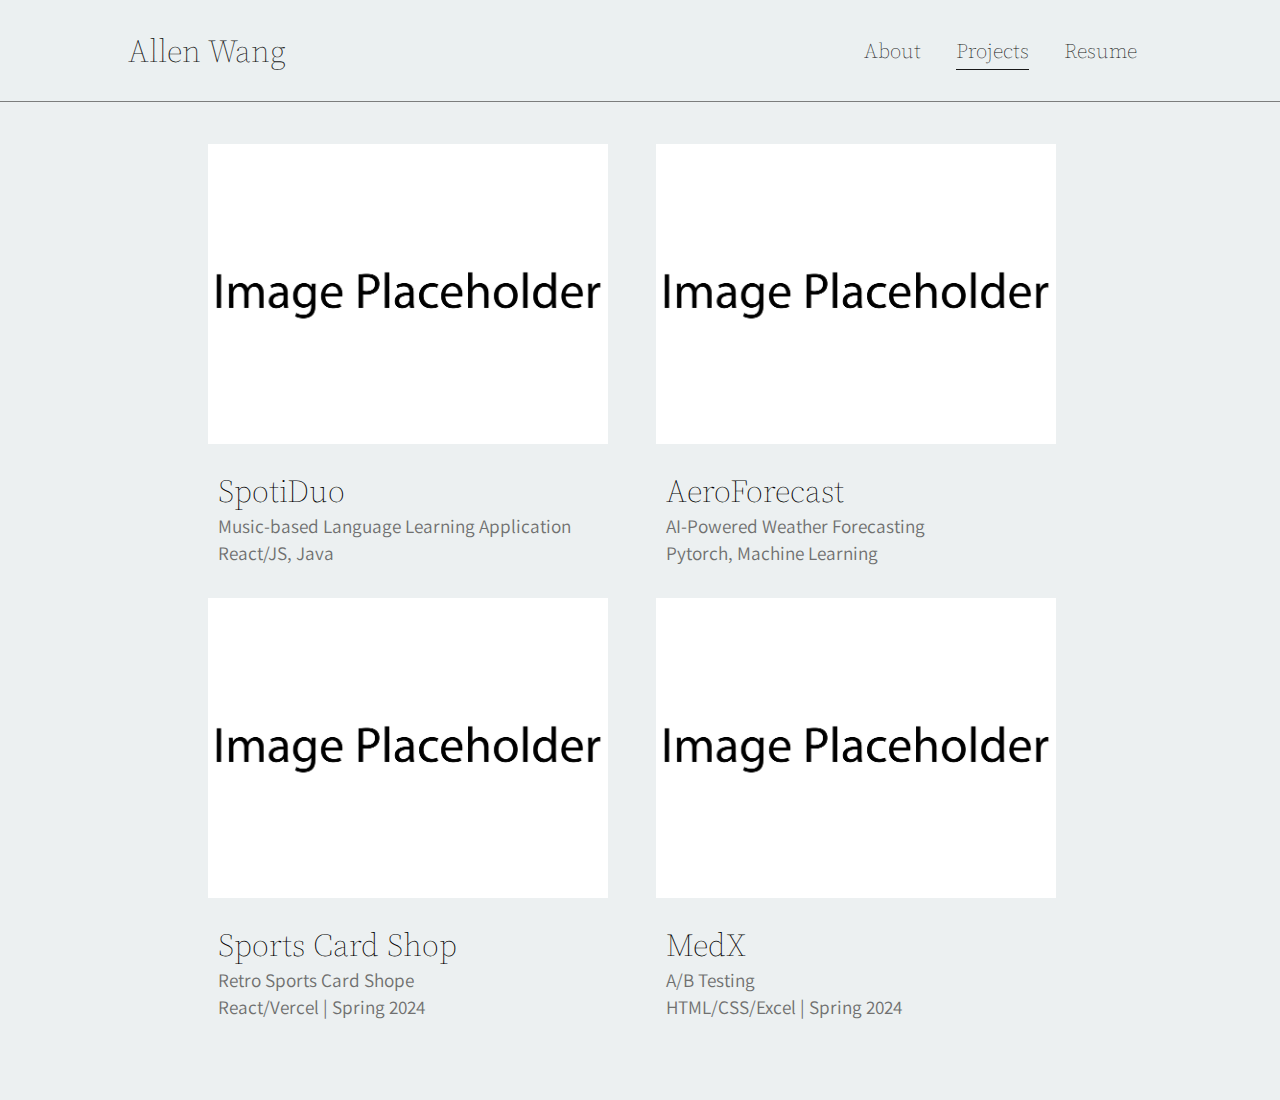
==== projects/index.html @ 7ec0c4ed "update website" ====
<!DOCTYPE html>
<html>
  <head>
    <meta charset="UTF-8">
    <meta name="viewport" content="width=device-width, initial-scale=1.0">
    <title>Allen Wang</title>
    <link rel="icon" type="image/png" href="images/favicon.png">

    <link rel="stylesheet" href="../styles.css">
    <style>@import url('https://fonts.googleapis.com/css?family=Assistant:200,300,400,600,700,800|Source+Serif+Pro:400,600,700');</style>
  </head>

  <body>
    <header>
      <h2 id="name">Allen Wang</h2>
      <nav>
        <ul class="header-links">
          <li><a class="link" href="/">About</a></li>
          <li><a class="link-current" href="">Projects</a></li>
          <li><a class="link" href="../resume">Resume</a></li>
        </ul>
      </nav>
    </header>

    <div class="project-container" id="projects">
      <a class="project-item" href="spotiduo" id="first">
        <img class="project-item-img" src="../images/ImagePlaceholder-01.png" id="maps-pic">
        <h1 class="project-item-header">SpotiDuo</h1>
        <p class="project-item-subtitle">Music-based Language Learning Application</p>
        <p class="project-item-tool">React/JS, Java</p>
      </a>
      <a class="project-item" href="aeroforecast">
        <img class="project-item-img" src="../images/ImagePlaceholder-01.png" id="girlspring-pic">
        <h1 class="project-item-header">AeroForecast</h1>
        <p class="project-item-subtitle">AI-Powered Weather Forecasting</p>
        <p class="project-item-tool">Pytorch, Machine Learning</p>
      </a>
      <a class="project-item" href="sports-cards">
        <img class="project-item-img" src="../images/ImagePlaceholder-01.png" id="rapt-pic">
        <h1 class="project-item-header">Sports Card Shop</h1>
        <p class="project-item-subtitle">Retro Sports Card Shope</p>
        <p class="project-item-tool">React/Vercel | Spring 2024</p>
      </a>
      <a class="project-item" href="medx">
        <img class="project-item-img" src="../images/ImagePlaceholder-01.png" id="search-pic">
        <h1 class="project-item-header">MedX</h1>
        <p class="project-item-subtitle">A/B Testing</p>
        <p class="project-item-tool">HTML/CSS/Excel | Spring 2024</p>
      </a>
    </div>
  </body>

</html>
---- styles.css ----
body {
  margin: 0;
  background-color: #ECF0F1;
}

* {
  box-sizing: border-box;
}

h1 {
  font-family: 'Source Serif Pro', serif;
  font-weight: 100;
  font-size: 3rem;
}

h2 {
  font-family: 'Source Serif Pro', serif;
  font-weight: 100;
  font-size: 2rem;
}

p {
  font-family: 'Assistant', sans-serif;
}

a {
  text-decoration: none;
}


/* header */

header {
  z-index: 2;
  position: fixed;
  width: 100%;
  color: black;
  display: flex;
  justify-content: space-between;
  align-items: center;
  padding: 2px 10%;
  border-bottom: 0.5px solid #707070;
  background-color: #ECF0F1;
  opacity: 0.9;
}

#name, .header-links {
  font-family: 'Source Serif Pro', serif;
  font-weight: 100;
}

#name {
  color: black;
}

.header-links {
  list-style: none;
  font-size: 1.3rem;
}

.header-links li {
  display: inline-block;
  padding: 6px 15px;
}

.link {
  color: black;
  display: inline;
  position: relative;
  overflow: hidden;
}

.link-current {
  color: black;
  display: inline;
  position: relative;
  overflow: hidden;
  padding-bottom: 4px;
  border-bottom: 1px solid black;
}

.link:hover, .link-current:hover {
  cursor: pointer;
}

.link:after {
  content: "";
  position: absolute;
  z-index: -1;
  left: 0;
  right: 100%;
  bottom: -5px;
  background: black;
  height: 1px;
  transition-property: left right;
  transition-duration: 0.3s;
  transition-timing-function: ease-out;
}

.link:hover:after,
.link:focus:after,
.link:active:after {
  right: 0;
}

/* about page */

#profile-pic {
  animation: fadeInAnimation ease 1s;
  animation-iteration-count: 1; 
  animation-fill-mode: forwards;
  padding: 3rem 5% 4rem 5%;
  width: 35%;
  height: 626.8px;
  object-fit: contain;
  
}

#main-container {
  padding-top: 7rem;
  display: flex;
  justify-content: center;
}

#about {
  opacity: 1;
  animation: fadeInAnimation ease 1s;
  animation-iteration-count: 1; 
  animation-fill-mode: forwards;
  /* animation-delay: 0.75s; */
  width: 500px;
  margin: 4rem 10% 0 0;
}

#hi {
  padding-top: 2rem;
  margin: 0;
}

#intro {
  color: #707070;
}

.fab, .fas {
  font-size: 1.5rem;
  margin: 1rem 1rem 5rem 0;
  height: auto;
  color: rgb(100,100,100);
}

.fab:hover, .fas:hover {
  transition: 0.3s;
  color: #23B6D3;
}

.box {
  padding: 0 0.5rem 0 0.5rem;
  display: inline;
  position: relative;
  overflow: hidden;
}

.box:after {
  content: "";
  position: absolute;
  z-index: -1;
  left: 0;
  right: 100%;
  bottom: 1px;
  height: 4rem;
  border: 1px solid black;
  /* animation: createBox 2s ease;
  animation-iteration-count: 1; 
  animation-fill-mode: forwards;
  animation-delay: 1.25s; */
}

/* projects page */
.project-container {
  margin-left: 10%;
  width: 80%;
  display: flex;
  flex-wrap: wrap;
  padding: 9rem 0% 3rem 0%;
  animation: fadeInAnimation 2s ease;
  animation-iteration-count: 1; 
  animation-fill-mode: forwards;
  justify-content: center;
}

.project-item{
  transition: transform 0.3s ease-in-out;
  margin: 0 2rem 2rem 1rem;
  width: 400px;
}

.project-item:hover{
  cursor: pointer;
  transform: scale(1.05);
}

.project-item-img{
  /* padding: 30px; */
  width: 400px;
  height: auto;
}

.project-item-header{
  color: black;
  padding-top: 1rem;
  margin: 5px 0 0 10px;
  font-size: 2rem;
}

.project-item-subtitle, .project-item-tool {
  color: #707070;
  margin: 0 0 0 10px;
  font-size: 1.2rem;
}

.project-item-tool {
  margin: 1px 0 0 10px;
  font-size: 1.2rem;
}

.behind {
  left: 0;
  z-index: -1;
  position: fixed;
  top: 10rem;
  width: 100%;
  height: auto;
}

#girlspring-pic {
  background-color: #FFD9D9;
}

#girlspring-link {
  color: #de9090;
}

#girlspring-link:hover {
  transition-duration: 0.3s;
  color: #c96161;
}

.rapt-link {
  color: #9793cf;
}

.rapt-link:hover {
  transition-duration: 0.3s;
  color: #5a54ac;
}

.outside-link {
  color: black;
}

.outside-link:hover {
  transition-duration: 0.3s;
  color: black;
}

#search-pic {
  background-color: #c5eaf2;
}

#maps-pic {
  background-color: black;
}

#rapt-pic {
  background-color: #B4B1E4;
}

.project {
  padding: 5rem 15% 4rem 15%;
  opacity: 0;
  animation: fadeInAnimation 1s ease;
  animation-iteration-count: 1; 
  animation-fill-mode: forwards;
}

#search-header {
  border-left: 1rem solid #c5eaf2;
}

#girlspring-header {
  border-left: 1rem solid #FFD9D9;
}

#maps-header {
  border-left: 1rem solid black;
}

#rapt-header {
  border-left: 1rem solid#B4B1E4;
}

.project-name {
  margin: 5rem 0 0 1.5rem;
}

.project-heading {
  margin: 3rem 0 0 1.5rem;
}

.project-subheading {
  color: #707070;
  margin: 0 0 0 1.5rem;
  font-size: 1.3rem;
}

.project-sub-subheading {
  color: black;
  font-size: 1.3rem;
}

#overview, #conclusion {
  margin: 2rem 2.5rem 2rem 2.5rem;
}

.project-text {
  color: #707070;
  margin: 2rem 4.5rem 2rem 2.5rem;
}

.project-pics {
  display: flex;
  flex-wrap: wrap;
  justify-content: center;
  align-items: center;
  margin: 2rem 2rem 2rem 2rem;
}

.project-pic-half-small {
  height: 100px;
  margin: 1rem;
}

.project-pic-half-medium {
  height: 200px;
  margin: 1rem;
}

.project-pic-half-large {
  height: 250px;
  margin: 1rem;
}

.project-pic-medium {
  height: 300px;
  margin: 1rem;
}

.project-pic-large {
  height: 400px;
  margin: 1rem;
}

.project-pic-full {
  margin: 2rem 0 2rem 0;
  width: 62vw;
  height: auto;
}

.text-li {
  font-family: 'Assistant', sans-serif;
}

.bold {
  font-weight: 700;
}

.outline-pic {
  border: rgb(190, 190, 190) solid 1px;
}

/* resume */
#resume-header {
  position: relative;
}

.resume-container {
  height: 100vh;
  width: 100%;
  overflow: hidden;
  display: flex;
  justify-content: center;
  margin-top: 2rem;
  margin-bottom: 2rem;
}

.resume-iframe {
  width: 100vh;
  height: 100%;
}


/* animations */

@keyframes fadeInAnimation { 
  0% { 
    opacity: 0; 
  } 
  100% { 
    opacity: 1; 
  } 
} 

@keyframes fadeOutAnimation { 
  0% { 
    opacity: 1; 
  } 
  100% { 
    opacity: 0; 
  } 
} 

@keyframes createBox {
  0% { 
    right: 100%; 
  } 
  100% { 
    right: 0; 
  } 
}

/* media queries */

/* changes about section */
@media only screen and (max-width: 1100px) {
  #main-container {
    display: block;
  }
  #profile-pic {
    margin: 2rem 5% 1rem 5%;
    width: 50%;
    height: auto;
    margin-left:20%;
  }
  #about {
    width: 80%;
    margin: 0 10% 0 10%;
  }
  #hi {
    padding-top: 1.5rem;
    margin: 0;
  }
}

/* resize projects */
@media only screen and (max-width: 719px) {
  .project-container {
    padding: 11rem 10% 3rem 10%;
  }
  .project-item-img {
    width: 55vw;
  }
  .row {
    padding-top: 11rem;
  }
}

/* resize projects */
@media only screen and (max-width: 512px) {
  .project-item-img {
    padding: 1rem;
  }
  .project-item-header, .project-item-subtitle, .project-item-tool {
    margin: 0;
  }
}

/* mobile view - change top padding */
@media only screen and (max-width: 420px) {
  #profile-pic {
    margin: 4rem 5% 1rem 5%;
    width: 50%;
    height: auto;
    margin-left:20%;
  }
  .project-container {
    padding: 13rem 10% 3rem 10%;
  }
  .project-item-header{
    font-size: 1.5rem;
  }
  .project-item-subtitle, .project-item-tool {
    font-size: 1rem;
  }
  .row {
    padding-top: 12rem;
  }
}

/* mobile view - resize menu bar */
@media only screen and (max-width: 380px) {
  .box:after  {
    height: 2rem;
  }
  #name, #hi{
    font-size: 1.5rem;
  }
  .header-links{
    font-size: 1rem;
  }
  #profile-pic {
    margin: 0 5% 0 5%;
    width: 50%;
    height: auto;
    margin-left:20%;
  }
  .project-container {
    padding: 9rem 10% 3rem 10%;
  }
  .row {
    padding-top: 8rem;
  }
}

/* mobile view */
@media only screen and (max-width: 350px) {
  .project-container {
    padding: 11rem 10% 3rem 10%;
  }
  #profile-pic {
    margin: 1rem 5% 0 5%;
    width: 50%;
    height: auto;
    margin-left:20%;
  }
  .row {
    padding-top: 10rem;
  }
}

/* smallest screen size */
@media only screen and (max-width: 318px) {
  .project-container {
    padding: 13rem 10% 3rem 10%;
  }
  .row {
    padding-top: 12rem;
  }
}

/* changes individual projects */
@media only screen and (max-width: 700px) {
  .project-text {
    margin: 2rem 2.5rem 2rem 2.5rem;
  }
  .project-sub-subheading {
    margin-left: 0;
  }
  .project-pics {
    margin: 2rem 2rem 2rem 0;
  }
  .project-pic-full {
    margin: 2rem 0 2rem 0;
  }
  .project-pic-half {
    width: 50vw;
    height: auto;
  }
}

/* changes top paddings */
@media only screen and (max-width: 720px) {
  #main-container {
    padding-top: 9rem;
  }
  .project {
    padding-top: 8rem;
  }
}

/* art

.row {
  padding-top: 8rem;
  padding-bottom: 4rem;
  display: flex;
  flex-wrap: wrap;
  opacity: 0;
  animation: fadeInAnimation 1s ease;
  animation-iteration-count: 1; 
  animation-fill-mode: forwards;
}

.slide {
  width: 100%;
}

.mySlides img {
  -webkit-transition: opacity 2000ms ease-in-out;
  -moz-transition: opacity 2000ms ease-in-out;
  -o-transition: opacity 2000ms ease-in-out;
  transition: opacity 2000ms ease-in-out;
  display: block;
  overflow: auto;
  margin: auto;
  position: absolute;
  top: 0; left: 0; bottom: 0; right: 0;
}

.close {
  z-index: 150;
  color: white;
  position: absolute;
  top: 10px;
  right: 25px;
  font-size: 35px;
  font-weight: bold;
}

.close:hover, .close:focus {
  color: #999;
  text-decoration: none;
  cursor: pointer;
}

.mySlides {
  display: none;
}

.prev, .next {
  z-index: 200;
  cursor: pointer;
  position: absolute;
  top: 50%;
  width: auto;
  padding: 16px;
  margin-top: -50px;
  color: white;
  font-weight: bold;
  font-size: 20px;
  transition: 0.6s ease;
  border-radius: 0 3px 3px 0;
  user-select: none;
  -webkit-user-select: none;
}

.prev:hover, .next:hover {
  background-color: rgba(0, 0, 0, 0.8);
}

img.zoom {
  transition: 0.4s;
}

.zoom:hover {
  cursor: pointer;
  transform: scale(1.05);
}

.row:after {
  content: "";
  display: table;
  clear: both;
}

.column {
  flex: 1;
  float: left; 
  width: 25%;
}

.column img {
  max-width: 80%;
  margin: 5% 5% 5% 10%;
  vertical-align: middle;
}

.row > .column {
  padding: 0 8px;
}

.modal {
  display: none;
  position: fixed;
  z-index: 3;
  padding-top: 100px;
  left: 0;
  top: 0;
  width: 100%;
  height: 100vh;
  overflow: auto;
  background-color: rgba(0,0,0,0.9);
}

.cursor {
  cursor: pointer;
}

.next {
  right: 0;
  border-radius: 3px 0 0 3px;
}
.prev {
  left: 0;
  border-radius: 3px 0 0 3px;
}

img {
  margin-bottom: -4px;
}

.demo {
  opacity: 0.6;
}

.active,
.demo:hover {
  opacity: 1;
} */
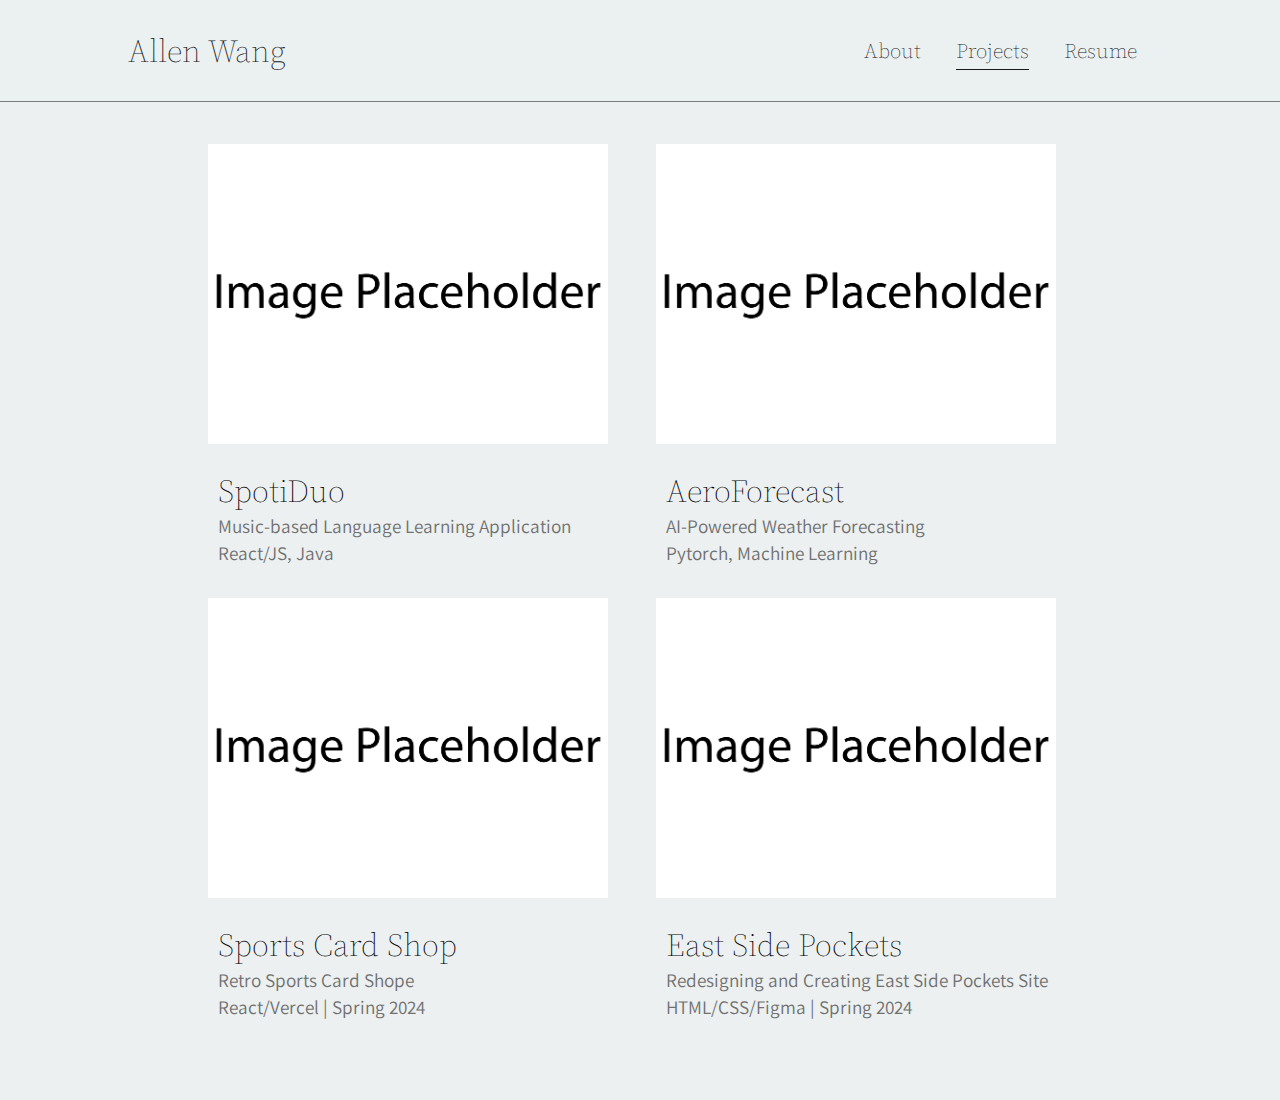
==== commit adc2068e: "update logo" ====
--- a/projects/index.html
+++ b/projects/index.html
@@ -41,11 +41,11 @@
         <p class="project-item-subtitle">Retro Sports Card Shope</p>
         <p class="project-item-tool">React/Vercel | Spring 2024</p>
       </a>
-      <a class="project-item" href="medx">
+      <a class="project-item" href="east-side">
         <img class="project-item-img" src="../images/ImagePlaceholder-01.png" id="search-pic">
-        <h1 class="project-item-header">MedX</h1>
-        <p class="project-item-subtitle">A/B Testing</p>
-        <p class="project-item-tool">HTML/CSS/Excel | Spring 2024</p>
+        <h1 class="project-item-header">East Side Pockets</h1>
+        <p class="project-item-subtitle">Redesigning and Creating East Side Pockets Site</p>
+        <p class="project-item-tool">HTML/CSS/Figma | Spring 2024</p>
       </a>
     </div>
   </body>
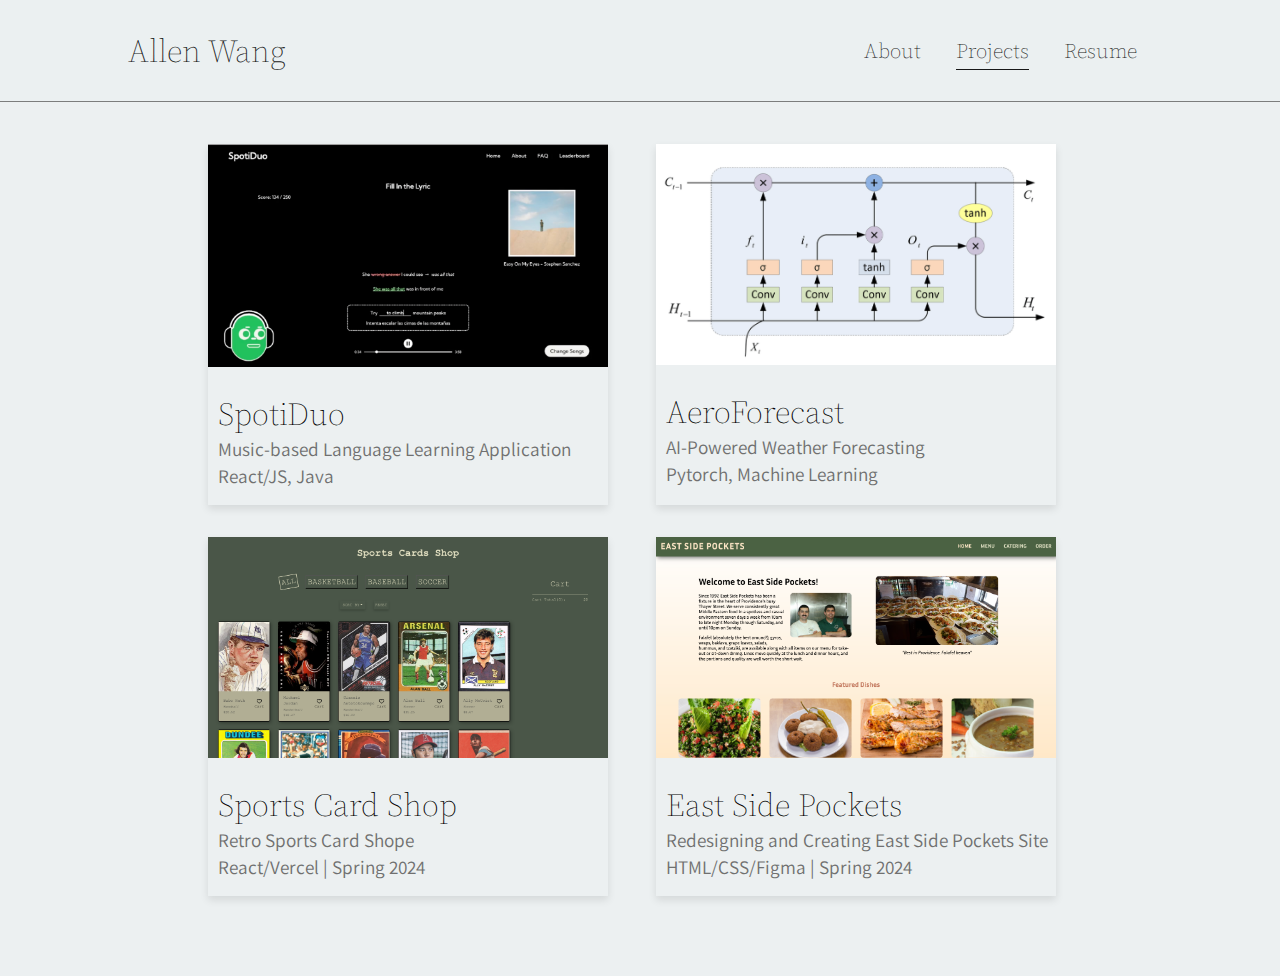
==== commit c6275421: "update logo + cards" ====
--- a/projects/index.html
+++ b/projects/index.html
@@ -4,7 +4,7 @@
     <meta charset="UTF-8">
     <meta name="viewport" content="width=device-width, initial-scale=1.0">
     <title>Allen Wang</title>
-    <link rel="icon" type="image/png" href="images/favicon.png">
+    <link rel="icon" type="image/png" href="../images/favicon.png">
 
     <link rel="stylesheet" href="../styles.css">
     <style>@import url('https://fonts.googleapis.com/css?family=Assistant:200,300,400,600,700,800|Source+Serif+Pro:400,600,700');</style>
@@ -24,25 +24,25 @@
 
     <div class="project-container" id="projects">
       <a class="project-item" href="spotiduo" id="first">
-        <img class="project-item-img" src="../images/ImagePlaceholder-01.png" id="maps-pic">
+        <img class="project-item-img" src="../images/spotiduo/card.png" id="maps-pic">
         <h1 class="project-item-header">SpotiDuo</h1>
         <p class="project-item-subtitle">Music-based Language Learning Application</p>
         <p class="project-item-tool">React/JS, Java</p>
       </a>
       <a class="project-item" href="aeroforecast">
-        <img class="project-item-img" src="../images/ImagePlaceholder-01.png" id="girlspring-pic">
+        <img class="project-item-img" src="../images/aero-forecast/card.png" id="girlspring-pic">
         <h1 class="project-item-header">AeroForecast</h1>
         <p class="project-item-subtitle">AI-Powered Weather Forecasting</p>
         <p class="project-item-tool">Pytorch, Machine Learning</p>
       </a>
       <a class="project-item" href="sports-cards">
-        <img class="project-item-img" src="../images/ImagePlaceholder-01.png" id="rapt-pic">
+        <img class="project-item-img" src="../images/sports-shop/card.png" id="rapt-pic">
         <h1 class="project-item-header">Sports Card Shop</h1>
         <p class="project-item-subtitle">Retro Sports Card Shope</p>
         <p class="project-item-tool">React/Vercel | Spring 2024</p>
       </a>
       <a class="project-item" href="east-side">
-        <img class="project-item-img" src="../images/ImagePlaceholder-01.png" id="search-pic">
+        <img class="project-item-img" src="../images/east-side/card.png" id="search-pic">
         <h1 class="project-item-header">East Side Pockets</h1>
         <p class="project-item-subtitle">Redesigning and Creating East Side Pockets Site</p>
         <p class="project-item-tool">HTML/CSS/Figma | Spring 2024</p>
--- a/styles.css
+++ b/styles.css
@@ -192,6 +192,7 @@
   transition: transform 0.3s ease-in-out;
   margin: 0 2rem 2rem 1rem;
   width: 400px;
+  box-shadow: 0px 4px 8px rgba(0,0,0,0.1);
 }
 
 .project-item:hover{
@@ -203,6 +204,8 @@
   /* padding: 30px; */
   width: 400px;
   height: auto;
+  object-fit: contain;
+  text-align: center;
 }
 
 .project-item-header{
@@ -219,7 +222,7 @@
 }
 
 .project-item-tool {
-  margin: 1px 0 0 10px;
+  margin: 1px 0 1rem 10px;
   font-size: 1.2rem;
 }
 
@@ -296,7 +299,7 @@
 }
 
 #rapt-header {
-  border-left: 1rem solid#B4B1E4;
+  border-left: 1rem solid black;
 }
 
 .project-name {
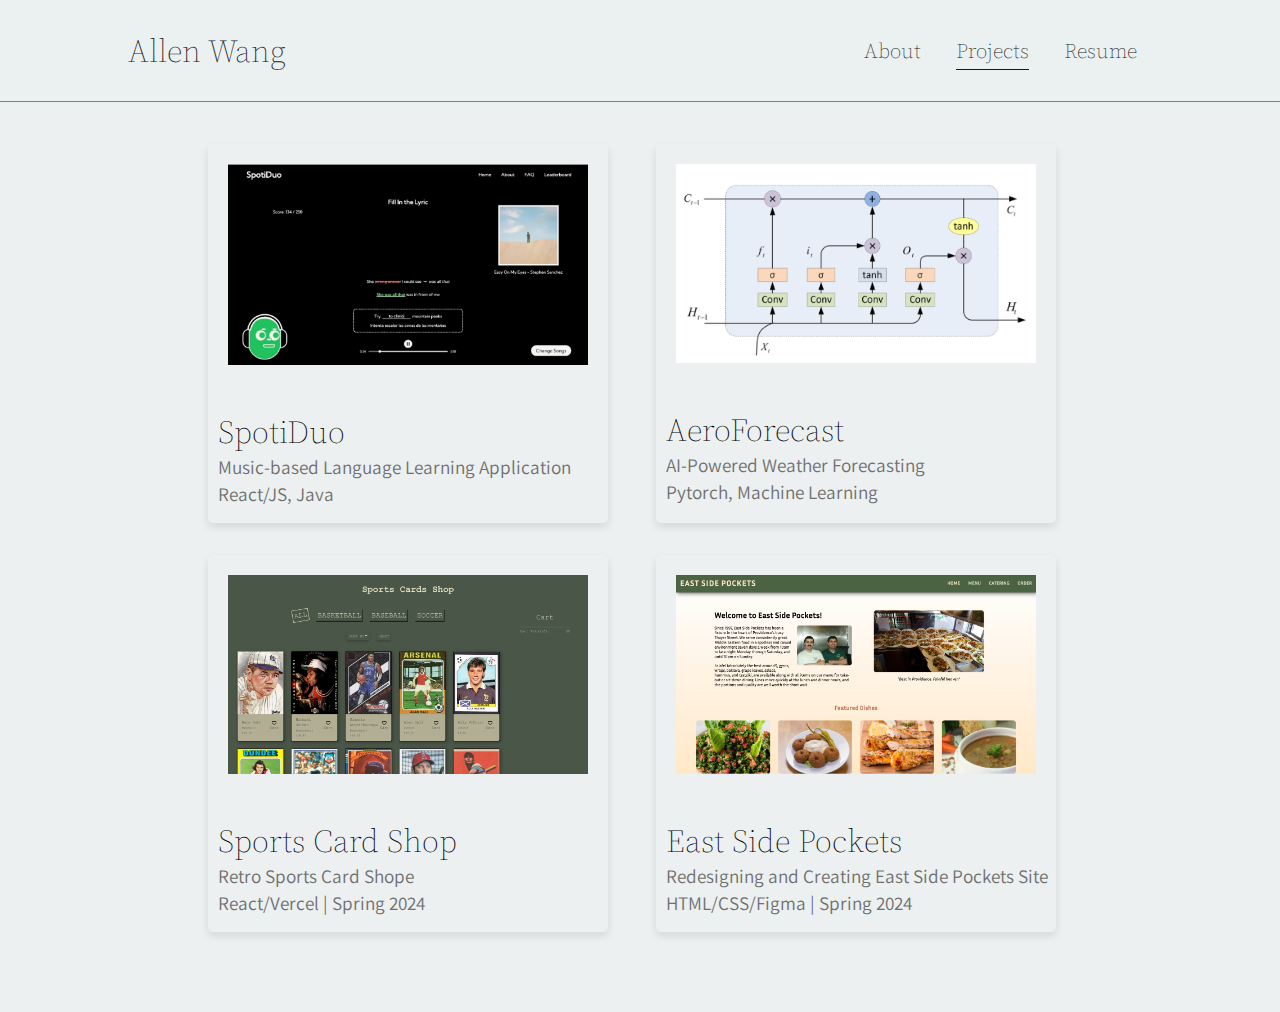
==== commit bfef823d: "update aero-forecast" ====
--- a/projects/index.html
+++ b/projects/index.html
@@ -12,7 +12,7 @@
 
   <body>
     <header>
-      <h2 id="name">Allen Wang</h2>
+      <h2 id="name"><a href="/">Allen Wang</a></h2>
       <nav>
         <ul class="header-links">
           <li><a class="link" href="/">About</a></li>
@@ -24,25 +24,25 @@
 
     <div class="project-container" id="projects">
       <a class="project-item" href="spotiduo" id="first">
-        <img class="project-item-img" src="../images/spotiduo/card.png" id="maps-pic">
+        <img class="project-item-img" src="../images/spotiduo/card.png">
         <h1 class="project-item-header">SpotiDuo</h1>
         <p class="project-item-subtitle">Music-based Language Learning Application</p>
         <p class="project-item-tool">React/JS, Java</p>
       </a>
       <a class="project-item" href="aeroforecast">
-        <img class="project-item-img" src="../images/aero-forecast/card.png" id="girlspring-pic">
+        <img class="project-item-img" src="../images/aero-forecast/card.png">
         <h1 class="project-item-header">AeroForecast</h1>
         <p class="project-item-subtitle">AI-Powered Weather Forecasting</p>
         <p class="project-item-tool">Pytorch, Machine Learning</p>
       </a>
       <a class="project-item" href="sports-cards">
-        <img class="project-item-img" src="../images/sports-shop/card.png" id="rapt-pic">
+        <img class="project-item-img" src="../images/sports-shop/card.png">
         <h1 class="project-item-header">Sports Card Shop</h1>
         <p class="project-item-subtitle">Retro Sports Card Shope</p>
         <p class="project-item-tool">React/Vercel | Spring 2024</p>
       </a>
       <a class="project-item" href="east-side">
-        <img class="project-item-img" src="../images/east-side/card.png" id="search-pic">
+        <img class="project-item-img" src="../images/east-side/card.png">
         <h1 class="project-item-header">East Side Pockets</h1>
         <p class="project-item-subtitle">Redesigning and Creating East Side Pockets Site</p>
         <p class="project-item-tool">HTML/CSS/Figma | Spring 2024</p>
--- a/styles.css
+++ b/styles.css
@@ -49,8 +49,8 @@
   font-weight: 100;
 }
 
-#name {
-  color: black;
+#name a {
+  color: black !important;
 }
 
 .header-links {
@@ -193,6 +193,7 @@
   margin: 0 2rem 2rem 1rem;
   width: 400px;
   box-shadow: 0px 4px 8px rgba(0,0,0,0.1);
+  border-radius: 5px;
 }
 
 .project-item:hover{
@@ -201,11 +202,12 @@
 }
 
 .project-item-img{
-  /* padding: 30px; */
+  padding: 20px;
   width: 400px;
   height: auto;
   object-fit: contain;
   text-align: center;
+  border-radius: 5px 5px 0 0;
 }
 
 .project-item-header{
@@ -321,6 +323,11 @@
   font-size: 1.3rem;
 }
 
+.project-github {
+  font-size: 1rem;
+  padding-top: 0.5rem;
+}
+
 #overview, #conclusion {
   margin: 2rem 2.5rem 2rem 2.5rem;
 }
@@ -387,8 +394,8 @@
 }
 
 .resume-container {
+  width: 100%;
   height: 100vh;
-  width: 100%;
   overflow: hidden;
   display: flex;
   justify-content: center;
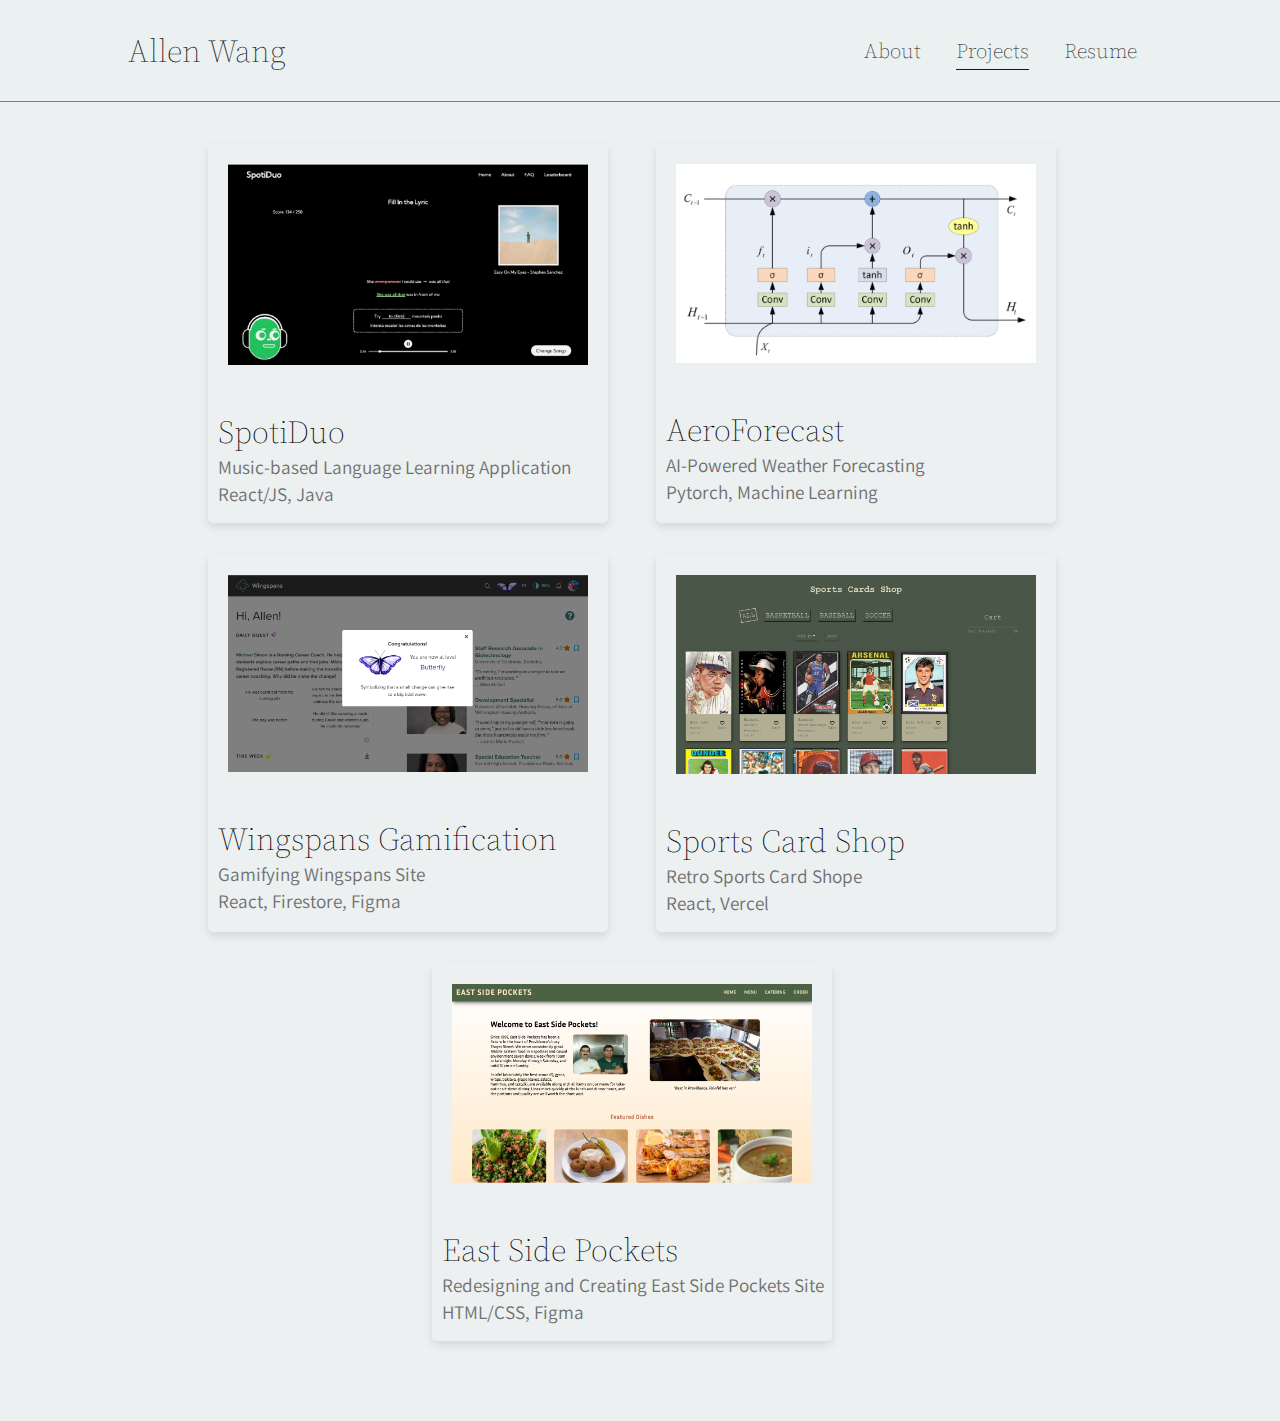
==== commit 22265d39: "add wingspans gamification" ====
--- a/projects/index.html
+++ b/projects/index.html
@@ -4,7 +4,7 @@
     <meta charset="UTF-8">
     <meta name="viewport" content="width=device-width, initial-scale=1.0">
     <title>Allen Wang</title>
-    <link rel="icon" type="image/png" href="../images/favicon.png">
+    <link rel="icon" type="image/png" href="/images/favicon.png">
 
     <link rel="stylesheet" href="../styles.css">
     <style>@import url('https://fonts.googleapis.com/css?family=Assistant:200,300,400,600,700,800|Source+Serif+Pro:400,600,700');</style>
@@ -35,17 +35,23 @@
         <p class="project-item-subtitle">AI-Powered Weather Forecasting</p>
         <p class="project-item-tool">Pytorch, Machine Learning</p>
       </a>
+      <a class="project-item" href="gamification">
+        <img class="project-item-img" src="../images/gamification/card.png">
+        <h1 class="project-item-header">Wingspans Gamification</h1>
+        <p class="project-item-subtitle">Gamifying Wingspans Site</p>
+        <p class="project-item-tool">React, Firestore, Figma</p>
+      </a>
       <a class="project-item" href="sports-cards">
         <img class="project-item-img" src="../images/sports-shop/card.png">
         <h1 class="project-item-header">Sports Card Shop</h1>
         <p class="project-item-subtitle">Retro Sports Card Shope</p>
-        <p class="project-item-tool">React/Vercel | Spring 2024</p>
+        <p class="project-item-tool">React, Vercel</p>
       </a>
       <a class="project-item" href="east-side">
         <img class="project-item-img" src="../images/east-side/card.png">
         <h1 class="project-item-header">East Side Pockets</h1>
         <p class="project-item-subtitle">Redesigning and Creating East Side Pockets Site</p>
-        <p class="project-item-tool">HTML/CSS/Figma | Spring 2024</p>
+        <p class="project-item-tool">HTML/CSS, Figma</p>
       </a>
     </div>
   </body>
--- a/styles.css
+++ b/styles.css
@@ -25,6 +25,15 @@
 
 a {
   text-decoration: none;
+}
+
+p a {
+  color: #8A9093;
+  text-decoration: underline;
+}
+
+p a:visited {
+  color: #404040;
 }
 
 
@@ -327,6 +336,16 @@
   font-size: 1rem;
   padding-top: 0.5rem;
 }
+
+.project-github a {
+  color: #8A9093;
+  text-decoration: underline;
+}
+
+.project-github a:visited {
+  color: #404040;
+}
+
 
 #overview, #conclusion {
   margin: 2rem 2.5rem 2rem 2.5rem;
